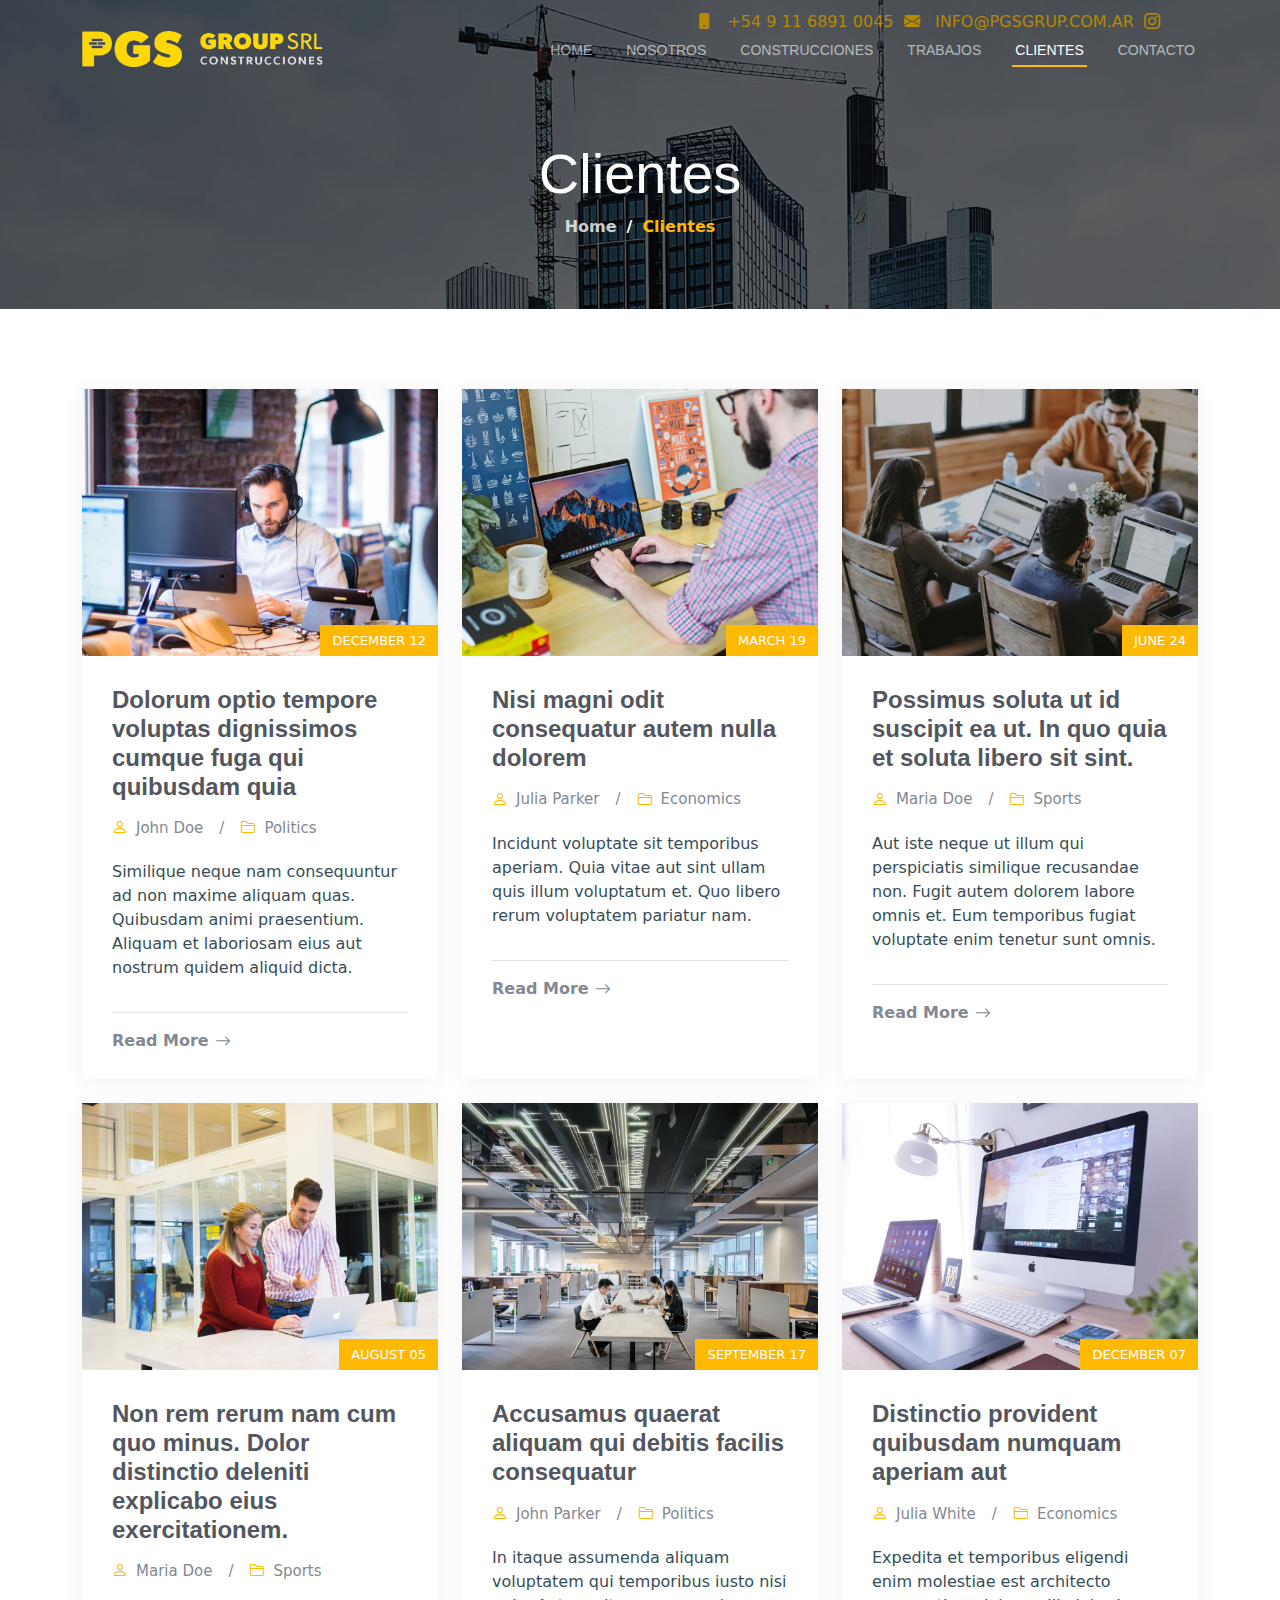
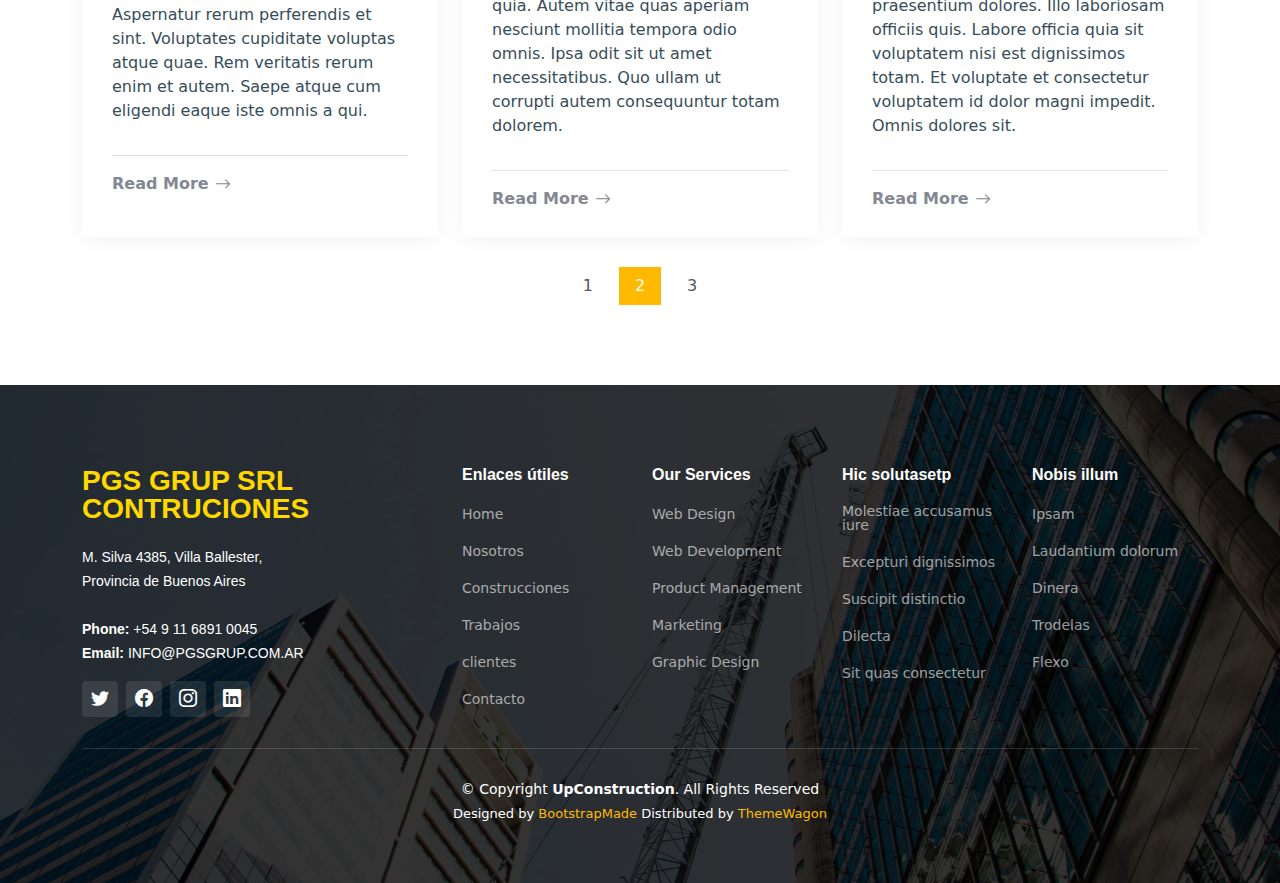
==== clientes.html @ b5f3060d "segunda entrega" ====
<!DOCTYPE html>
<html lang="en">

<head>
  <meta charset="utf-8">
  <meta content="width=device-width, initial-scale=1.0" name="viewport">

  <title>PGS GRUP SRL CONTRUCIONES- Blog</title>
  <meta content="" name="description">
  <meta content="" name="keywords">

 <!-- Favicons 
  <link href="assets/img/favicon.png" rel="icon">
  <link href="assets/img/apple-touch-icon.png" rel="apple-touch-icon">
  -->

  <!-- Google Fonts -->
  <link rel="preconnect" href="https://fonts.googleapis.com">
  <link rel="preconnect" href="https://fonts.gstatic.com" crossorigin>
  <link
    href="https://fonts.googleapis.com/css2?family=Open+Sans:ital,wght@0,300;0,400;0,500;0,600;0,700;1,300;1,400;1,600;1,700&family=Roboto:ital,wght@0,300;0,400;0,500;0,600;0,700;1,300;1,400;1,500;1,600;1,700&family=Work+Sans:ital,wght@0,300;0,400;0,500;0,600;0,700;1,300;1,400;1,500;1,600;1,700&display=swap"
    rel="stylesheet">

  <!-- Vendor CSS Files -->
  <link href="assets/vendor/bootstrap/css/bootstrap.min.css" rel="stylesheet">
  <link href="assets/vendor/bootstrap-icons/bootstrap-icons.css" rel="stylesheet">
  <link href="assets/vendor/fontawesome-free/css/all.min.css" rel="stylesheet">
  <link href="assets/vendor/aos/aos.css" rel="stylesheet">
  <link href="assets/vendor/glightbox/css/glightbox.min.css" rel="stylesheet">
  <link href="assets/vendor/swiper/swiper-bundle.min.css" rel="stylesheet">

  <!-- Template Main CSS File -->
  <link href="assets/css/main.css" rel="stylesheet">

  <!-- =======================================================
  * Template Name: UpConstruction - v1.3.0
  * Template URL: https://bootstrapmade.com/upconstruction-bootstrap-construction-website-template/
  * Author: BootstrapMade.com
  * License: https://bootstrapmade.com/license/
  ======================================================== -->
</head>

<body>

  <header id="header" class="header d-flex align-items-center">
    <div class="container-fluid container-xl d-flex align-items-center justify-content-between">

      <a href="index.html" class="logo d-flex align-items-center">
        <!-- Uncomment the line below if you also wish to use an image logo -->
        <img src="./assets/img/sin fondo.png" alt=""> 
        <!--<h1>UpConstruction<span>.</span></h1>-->
          <div class="social-icons">
          <a href="tel:+1234567890" style="color:#B58900"><i class="bi bi-phone-fill" style="color:#B58900"></i> &nbsp; +54 9 11 6891 0045 &nbsp;</a>
          <a href="mailto:info@example.com" style="color:#B58900"><i class="bi bi-envelope-fill" style="color:#B58900"></i> &nbsp; INFO@PGSGRUP.COM.AR &nbsp;</a>
          <a href="https://instagram.com/pgs_group_srl___?igshid=NTc4MTIwNjQ2YQ==" style="color:#B58900"><i class="bi bi-instagram" style="color:#B58900"></i></a>
        </div>
      </a>
      <i class="mobile-nav-toggle mobile-nav-show bi bi-list"></i>
      <i class="mobile-nav-toggle mobile-nav-hide d-none bi bi-x"></i>
      <nav id="navbar" class="navbar">
        <ul>
          <li><a href="index.html" >Home</a></li>
          <li><a href="nosotros.html">Nosotros</a></li>
          <li><a href="Construcciones.html">Construcciones</a></li>
          <li><a href="trabajo.html">Trabajos</a></li>
          <li><a href="clientes.html"class="active">clientes</a></li>
          <li><a href="contacto.html">Contacto</a></li>
        </ul>
      </nav><!-- .navbar -->

    </div>
  </header><!-- End Header -->


  <main id="main">

    <!-- ======= Breadcrumbs ======= -->
    <div class="breadcrumbs d-flex align-items-center" style="background-image: url('assets/img/breadcrumbs-bg.jpg');">
      <div class="container position-relative d-flex flex-column align-items-center" data-aos="fade">

        <h2>Clientes</h2>
        <ol>
          <li><a href="index.html">Home</a></li>
          <li>Clientes</li>
        </ol>

      </div>
    </div><!-- End Breadcrumbs -->

    <!-- ======= Blog Section ======= -->
    <section id="blog" class="blog">
      <div class="container" data-aos="fade-up" data-aos-delay="100">

        <div class="row gy-4 posts-list">

          <div class="col-xl-4 col-md-6">
            <div class="post-item position-relative h-100">

              <div class="post-img position-relative overflow-hidden">
                <img src="assets/img/blog/blog-1.jpg" class="img-fluid" alt="">
                <span class="post-date">December 12</span>
              </div>

              <div class="post-content d-flex flex-column">

                <h3 class="post-title">Dolorum optio tempore voluptas dignissimos cumque fuga qui quibusdam quia</h3>

                <div class="meta d-flex align-items-center">
                  <div class="d-flex align-items-center">
                    <i class="bi bi-person"></i> <span class="ps-2">John Doe</span>
                  </div>
                  <span class="px-3 text-black-50">/</span>
                  <div class="d-flex align-items-center">
                    <i class="bi bi-folder2"></i> <span class="ps-2">Politics</span>
                  </div>
                </div>

                <p>
                  Similique neque nam consequuntur ad non maxime aliquam quas. Quibusdam animi praesentium. Aliquam et
                  laboriosam eius aut nostrum quidem aliquid dicta.
                </p>

                <hr>

                <a href="blog-details.html" class="readmore stretched-link"><span>Read More</span><i
                    class="bi bi-arrow-right"></i></a>

              </div>

            </div>
          </div><!-- End post list item -->

          <div class="col-xl-4 col-md-6">
            <div class="post-item position-relative h-100">

              <div class="post-img position-relative overflow-hidden">
                <img src="assets/img/blog/blog-2.jpg" class="img-fluid" alt="">
                <span class="post-date">March 19</span>
              </div>

              <div class="post-content d-flex flex-column">

                <h3 class="post-title">Nisi magni odit consequatur autem nulla dolorem</h3>

                <div class="meta d-flex align-items-center">
                  <div class="d-flex align-items-center">
                    <i class="bi bi-person"></i> <span class="ps-2">Julia Parker</span>
                  </div>
                  <span class="px-3 text-black-50">/</span>
                  <div class="d-flex align-items-center">
                    <i class="bi bi-folder2"></i> <span class="ps-2">Economics</span>
                  </div>
                </div>

                <p>
                  Incidunt voluptate sit temporibus aperiam. Quia vitae aut sint ullam quis illum voluptatum et. Quo
                  libero rerum voluptatem pariatur nam.
                </p>

                <hr>

                <a href="blog-details.html" class="readmore stretched-link"><span>Read More</span><i
                    class="bi bi-arrow-right"></i></a>

              </div>

            </div>
          </div><!-- End post list item -->

          <div class="col-xl-4 col-md-6">
            <div class="post-item position-relative h-100">

              <div class="post-img position-relative overflow-hidden">
                <img src="assets/img/blog/blog-3.jpg" class="img-fluid" alt="">
                <span class="post-date">June 24</span>
              </div>

              <div class="post-content d-flex flex-column">

                <h3 class="post-title">Possimus soluta ut id suscipit ea ut. In quo quia et soluta libero sit sint.</h3>

                <div class="meta d-flex align-items-center">
                  <div class="d-flex align-items-center">
                    <i class="bi bi-person"></i> <span class="ps-2">Maria Doe</span>
                  </div>
                  <span class="px-3 text-black-50">/</span>
                  <div class="d-flex align-items-center">
                    <i class="bi bi-folder2"></i> <span class="ps-2">Sports</span>
                  </div>
                </div>

                <p>
                  Aut iste neque ut illum qui perspiciatis similique recusandae non. Fugit autem dolorem labore omnis
                  et. Eum temporibus fugiat voluptate enim tenetur sunt omnis.
                </p>

                <hr>

                <a href="blog-details.html" class="readmore stretched-link"><span>Read More</span><i
                    class="bi bi-arrow-right"></i></a>

              </div>

            </div>
          </div><!-- End post list item -->

          <div class="col-xl-4 col-md-6">
            <div class="post-item position-relative h-100">

              <div class="post-img position-relative overflow-hidden">
                <img src="assets/img/blog/blog-4.jpg" class="img-fluid" alt="">
                <span class="post-date">August 05</span>
              </div>

              <div class="post-content d-flex flex-column">

                <h3 class="post-title">Non rem rerum nam cum quo minus. Dolor distinctio deleniti explicabo eius
                  exercitationem.</h3>

                <div class="meta d-flex align-items-center">
                  <div class="d-flex align-items-center">
                    <i class="bi bi-person"></i> <span class="ps-2">Maria Doe</span>
                  </div>
                  <span class="px-3 text-black-50">/</span>
                  <div class="d-flex align-items-center">
                    <i class="bi bi-folder2"></i> <span class="ps-2">Sports</span>
                  </div>
                </div>

                <p>
                  Aspernatur rerum perferendis et sint. Voluptates cupiditate voluptas atque quae. Rem veritatis rerum
                  enim et autem. Saepe atque cum eligendi eaque iste omnis a qui.
                </p>

                <hr>

                <a href="blog-details.html" class="readmore stretched-link"><span>Read More</span><i
                    class="bi bi-arrow-right"></i></a>

              </div>

            </div>
          </div><!-- End post list item -->

          <div class="col-xl-4 col-md-6">
            <div class="post-item position-relative h-100">

              <div class="post-img position-relative overflow-hidden">
                <img src="assets/img/blog/blog-5.jpg" class="img-fluid" alt="">
                <span class="post-date">September 17</span>
              </div>

              <div class="post-content d-flex flex-column">

                <h3 class="post-title">Accusamus quaerat aliquam qui debitis facilis consequatur</h3>

                <div class="meta d-flex align-items-center">
                  <div class="d-flex align-items-center">
                    <i class="bi bi-person"></i> <span class="ps-2">John Parker</span>
                  </div>
                  <span class="px-3 text-black-50">/</span>
                  <div class="d-flex align-items-center">
                    <i class="bi bi-folder2"></i> <span class="ps-2">Politics</span>
                  </div>
                </div>

                <p>
                  In itaque assumenda aliquam voluptatem qui temporibus iusto nisi quia. Autem vitae quas aperiam
                  nesciunt mollitia tempora odio omnis. Ipsa odit sit ut amet necessitatibus. Quo ullam ut corrupti
                  autem consequuntur totam dolorem.
                </p>

                <hr>

                <a href="blog-details.html" class="readmore stretched-link"><span>Read More</span><i
                    class="bi bi-arrow-right"></i></a>

              </div>

            </div>
          </div><!-- End post list item -->

          <div class="col-xl-4 col-md-6">
            <div class="post-item position-relative h-100">

              <div class="post-img position-relative overflow-hidden">
                <img src="assets/img/blog/blog-6.jpg" class="img-fluid" alt="">
                <span class="post-date">December 07</span>
              </div>

              <div class="post-content d-flex flex-column">

                <h3 class="post-title">Distinctio provident quibusdam numquam aperiam aut</h3>

                <div class="meta d-flex align-items-center">
                  <div class="d-flex align-items-center">
                    <i class="bi bi-person"></i> <span class="ps-2">Julia White</span>
                  </div>
                  <span class="px-3 text-black-50">/</span>
                  <div class="d-flex align-items-center">
                    <i class="bi bi-folder2"></i> <span class="ps-2">Economics</span>
                  </div>
                </div>

                <p>
                  Expedita et temporibus eligendi enim molestiae est architecto praesentium dolores. Illo laboriosam
                  officiis quis. Labore officia quia sit voluptatem nisi est dignissimos totam. Et voluptate et
                  consectetur voluptatem id dolor magni impedit. Omnis dolores sit.
                </p>

                <hr>

                <a href="blog-details.html" class="readmore stretched-link"><span>Read More</span><i
                    class="bi bi-arrow-right"></i></a>

              </div>

            </div>
          </div><!-- End post list item -->

        </div><!-- End blog posts list -->

        <div class="blog-pagination">
          <ul class="justify-content-center">
            <li><a href="#">1</a></li>
            <li class="active"><a href="#">2</a></li>
            <li><a href="#">3</a></li>
          </ul>
        </div><!-- End blog pagination -->

      </div>
    </section><!-- End Blog Section -->

  </main><!-- End #main -->

  <!-- ======= Footer ======= -->
  <footer id="footer" class="footer">

    <div class="footer-content position-relative">
      <div class="container">
        <div class="row">

          <div class="col-lg-4 col-md-6">
            <div class="footer-info">
              <h3 style="color:#FFD800">PGS GRUP SRL CONTRUCIONES</h3>
              <p>
                M. Silva 4385, Villa Ballester,<br>
                Provincia de Buenos Aires<br><br>
                <strong>Phone:</strong> +54 9 11 6891 0045<br>
                <strong>Email:</strong> INFO@PGSGRUP.COM.AR<br>
              </p>
              <div class="social-links d-flex mt-3">
                <a href="#" class="d-flex align-items-center justify-content-center"><i class="bi bi-twitter"></i></a>
                <a href="#" class="d-flex align-items-center justify-content-center"><i class="bi bi-facebook"></i></a>
                <a href="#" class="d-flex align-items-center justify-content-center"><i class="bi bi-instagram"></i></a>
                <a href="#" class="d-flex align-items-center justify-content-center"><i class="bi bi-linkedin"></i></a>
              </div>
            </div>
          </div><!-- End footer info column-->

          <div class="col-lg-2 col-md-3 footer-links">
            <h4>Enlaces útiles</h4>
            <ul>
               <ul>
          <li><a href="index.html" class="active">Home</a></li>
          <li><a href="nosotros.html">Nosotros</a></li>
          <li><a href="Construcciones.html">Construcciones</a></li>
          <li><a href="trabajo.html">Trabajos</a></li>
          <li><a href="clientes.html">clientes</a></li>
          <li><a href="contacto.html">Contacto</a></li>
        </ul>
          </div><!-- End footer links column-->

          <div class="col-lg-2 col-md-3 footer-links">
            <h4>Our Services</h4>
            <ul>
              <li><a href="#">Web Design</a></li>
              <li><a href="#">Web Development</a></li>
              <li><a href="#">Product Management</a></li>
              <li><a href="#">Marketing</a></li>
              <li><a href="#">Graphic Design</a></li>
            </ul>
          </div><!-- End footer links column-->

          <div class="col-lg-2 col-md-3 footer-links">
            <h4>Hic solutasetp</h4>
            <ul>
              <li><a href="#">Molestiae accusamus iure</a></li>
              <li><a href="#">Excepturi dignissimos</a></li>
              <li><a href="#">Suscipit distinctio</a></li>
              <li><a href="#">Dilecta</a></li>
              <li><a href="#">Sit quas consectetur</a></li>
            </ul>
          </div><!-- End footer links column-->

          <div class="col-lg-2 col-md-3 footer-links">
            <h4>Nobis illum</h4>
            <ul>
              <li><a href="#">Ipsam</a></li>
              <li><a href="#">Laudantium dolorum</a></li>
              <li><a href="#">Dinera</a></li>
              <li><a href="#">Trodelas</a></li>
              <li><a href="#">Flexo</a></li>
            </ul>
          </div><!-- End footer links column-->

        </div>
      </div>
    </div>

    <div class="footer-legal text-center position-relative">
      <div class="container">
        <div class="copyright">
          &copy; Copyright <strong><span>UpConstruction</span></strong>. All Rights Reserved
        </div>
        <div class="credits">
          <!-- All the links in the footer should remain intact. -->
          <!-- You can delete the links only if you purchased the pro version. -->
          <!-- Licensing information: https://bootstrapmade.com/license/ -->
          <!-- Purchase the pro version with working PHP/AJAX contact form: https://bootstrapmade.com/upconstruction-bootstrap-construction-website-template/ -->
          Designed by <a href="https://bootstrapmade.com/">BootstrapMade</a> Distributed by <a
            href="https://themewagon.com">ThemeWagon</a>
        </div>
      </div>
    </div>

  </footer>
  <!-- End Footer -->

  <a href="#" class="scroll-top d-flex align-items-center justify-content-center"><i
      class="bi bi-arrow-up-short"></i></a>

  <div id="preloader"></div>

  <!-- Vendor JS Files -->
  <script src="assets/vendor/bootstrap/js/bootstrap.bundle.min.js"></script>
  <script src="assets/vendor/aos/aos.js"></script>
  <script src="assets/vendor/glightbox/js/glightbox.min.js"></script>
  <script src="assets/vendor/isotope-layout/isotope.pkgd.min.js"></script>
  <script src="assets/vendor/swiper/swiper-bundle.min.js"></script>
  <script src="assets/vendor/purecounter/purecounter_vanilla.js"></script>
  <script src="assets/vendor/php-email-form/validate.js"></script>

  <!-- Template Main JS File -->
  <script src="assets/js/main.js"></script>

</body>

</html>
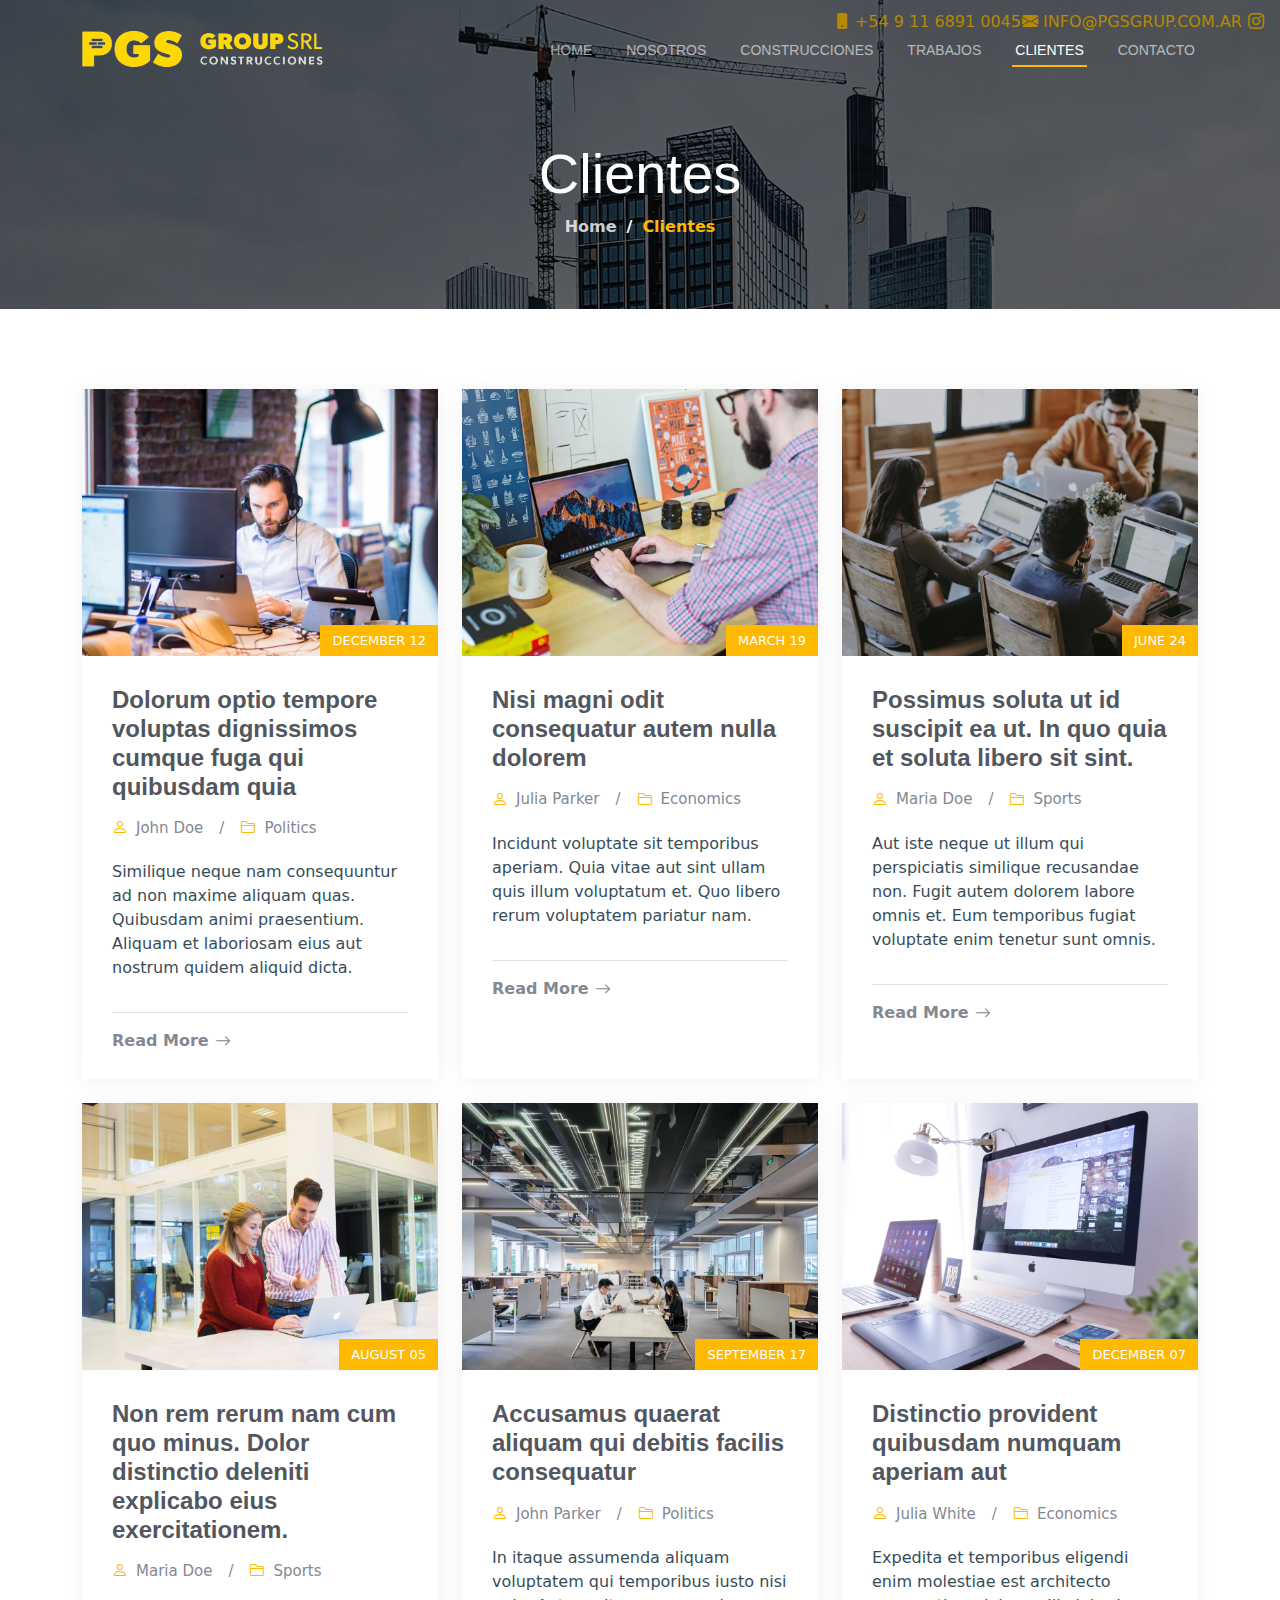
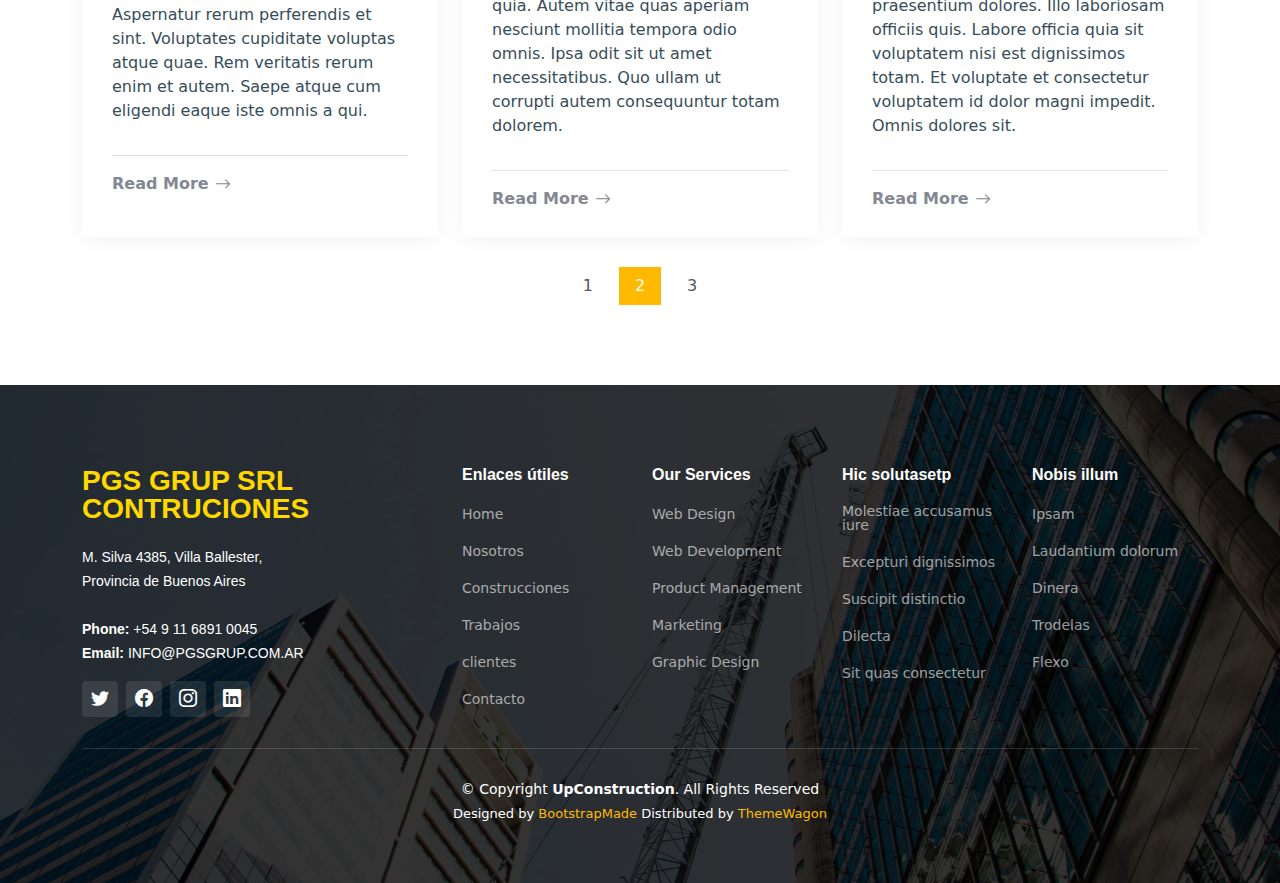
==== commit c56e95db: "final" ====
--- a/clientes.html
+++ b/clientes.html
@@ -49,9 +49,9 @@
         <!-- Uncomment the line below if you also wish to use an image logo -->
         <img src="./assets/img/sin fondo.png" alt=""> 
         <!--<h1>UpConstruction<span>.</span></h1>-->
-          <div class="social-icons">
-          <a href="tel:+1234567890" style="color:#B58900"><i class="bi bi-phone-fill" style="color:#B58900"></i> &nbsp; +54 9 11 6891 0045 &nbsp;</a>
-          <a href="mailto:info@example.com" style="color:#B58900"><i class="bi bi-envelope-fill" style="color:#B58900"></i> &nbsp; INFO@PGSGRUP.COM.AR &nbsp;</a>
+        <div class="social-icons">
+          <a href="tel:+1234567890" style="color:#B58900"><i class="bi bi-phone-fill" style="color:#B58900"></i> +54 9 11 6891 0045 </a>
+          <a href="mailto:info@example.com" style="color:#B58900"><i class="bi bi-envelope-fill" style="color:#B58900"></i> INFO@PGSGRUP.COM.AR&nbsp; </a>
           <a href="https://instagram.com/pgs_group_srl___?igshid=NTc4MTIwNjQ2YQ==" style="color:#B58900"><i class="bi bi-instagram" style="color:#B58900"></i></a>
         </div>
       </a>
--- a/assets/css/main.css
+++ b/assets/css/main.css
@@ -2675,33 +2675,31 @@
 .footer .footer-legal .credits a {
   color: var(--color-primary);
 }
+/* Estilos generales para los iconos sociales */
 .social-icons {
-  float: right;
-  margin-top: 10px;
-  
-}
-.social-icons {
-  position: absolute;
-  top: 0;
-  right: 0;
-  margin: 15 10px 0 15px;
-  text-decoration: none;
-  
-  
-}
-.social-icons {
-  margin-left: 120px;
-  margin-right: 120px;
-  padding-left: 80px;
-}
-.social-icons a {
-  color: #FFD800; /* Cambia este valor al color amarillo deseado */
-}
-.social-icons {
+  position:absolute;
+  right: 15px; /* Ajusta la distancia desde el borde derecho según tus preferencias */
+  z-index: 999; /* Asegura que los iconos estén por encima de otros elementos */
   display: flex;
   justify-content: center;
   flex-wrap: wrap;
-}
+  top: 10px; /* Ajusta la distancia desde la parte superior para evitar la superposición */
+}
+
+.social-icons a {
+  color: #FFD800; /* Cambia este valor al color amarillo deseado */
+  margin-right: 1px; /* Espacio entre los iconos */
+  text-decoration: none;
+}
+
+/* Media query para pantallas con una resolución de 412x915 */
+@media (max-width: 412px) {
+  .social-icons {
+      top: 0; /* Asegura que los iconos estén en la parte superior de la página */
+      position: absolute;
+  }
+}
+
 
 
 
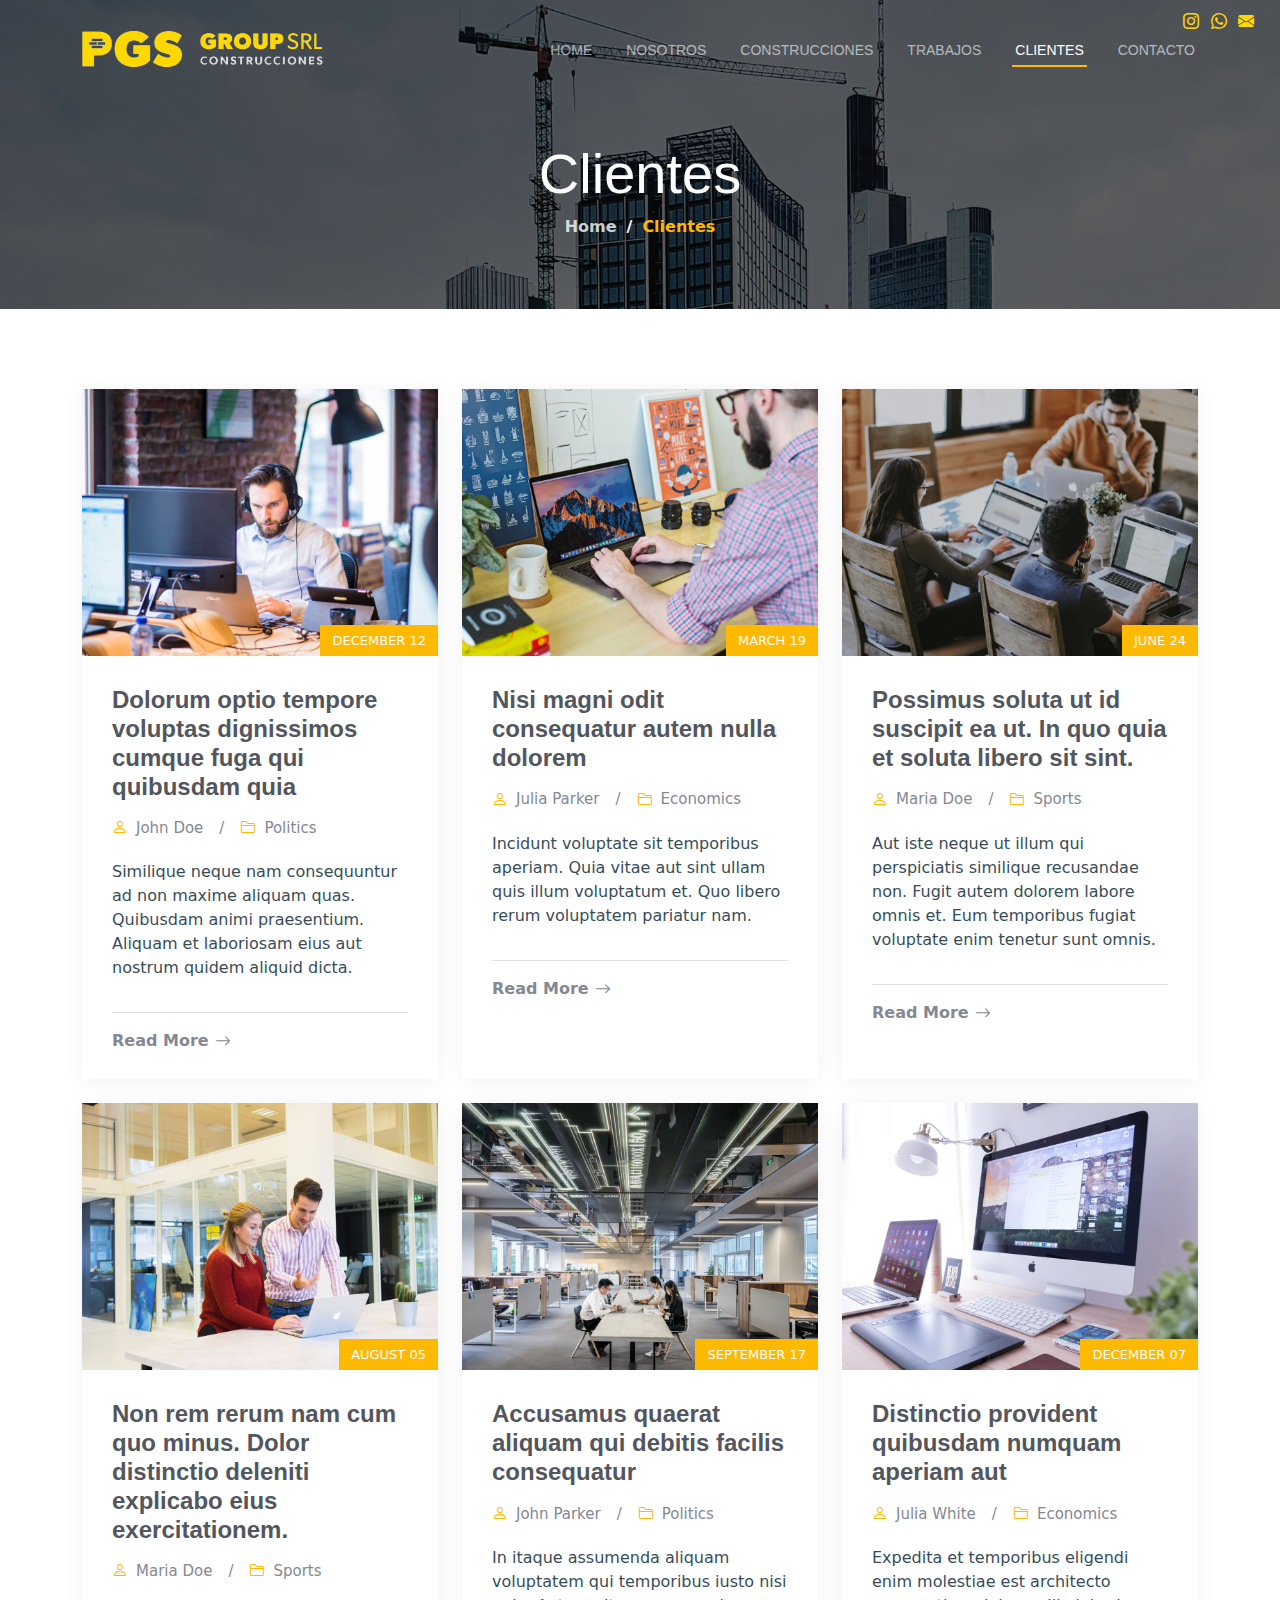
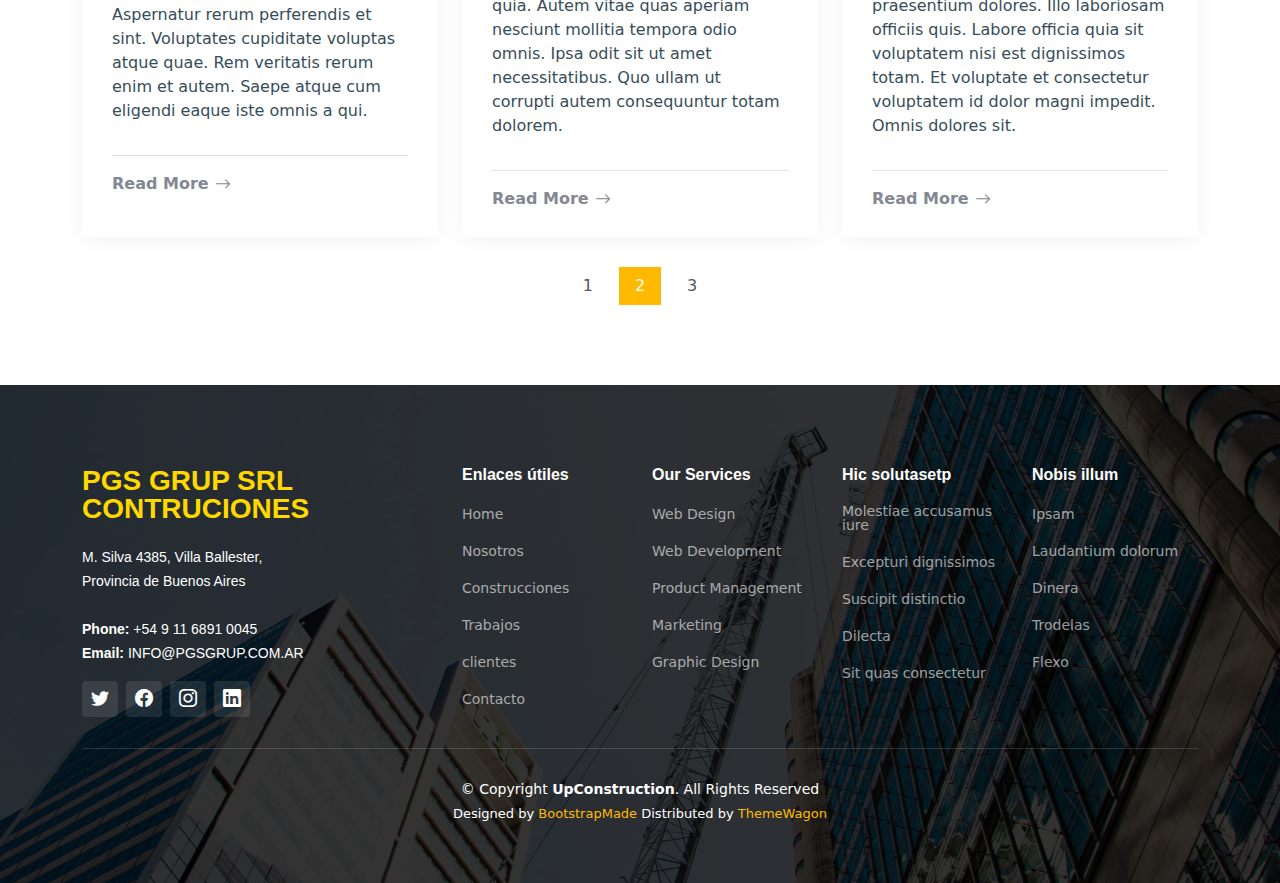
==== commit a2a2f486: "final" ====
--- a/clientes.html
+++ b/clientes.html
@@ -5,14 +5,14 @@
   <meta charset="utf-8">
   <meta content="width=device-width, initial-scale=1.0" name="viewport">
 
-  <title>PGS GRUP SRL CONTRUCIONES- Blog</title>
+  <title>PGS GRUP SRL CONTRUCIONES-Clientes</title>
   <meta content="" name="description">
   <meta content="" name="keywords">
 
- <!-- Favicons 
-  <link href="assets/img/favicon.png" rel="icon">
-  <link href="assets/img/apple-touch-icon.png" rel="apple-touch-icon">
-  -->
+ <!-- Favicons--> 
+ <link href="../UpConstruction/assets/img/32.png" rel="icon">
+  <link href="../UpConstruction/assets/img/16.png" rel="apple-touch-icon">
+  
 
   <!-- Google Fonts -->
   <link rel="preconnect" href="https://fonts.googleapis.com">
@@ -50,9 +50,10 @@
         <img src="./assets/img/sin fondo.png" alt=""> 
         <!--<h1>UpConstruction<span>.</span></h1>-->
         <div class="social-icons">
-          <a href="tel:+1234567890" style="color:#B58900"><i class="bi bi-phone-fill" style="color:#B58900"></i> +54 9 11 6891 0045 </a>
-          <a href="mailto:info@example.com" style="color:#B58900"><i class="bi bi-envelope-fill" style="color:#B58900"></i> INFO@PGSGRUP.COM.AR&nbsp; </a>
-          <a href="https://instagram.com/pgs_group_srl___?igshid=NTc4MTIwNjQ2YQ==" style="color:#B58900"><i class="bi bi-instagram" style="color:#B58900"></i></a>
+          <a href="https://instagram.com/pgs_group_srl___?igshid=NTc4MTIwNjQ2YQ==" style="color:#FFD800"><i class="bi bi-instagram" style="color:#FFD800"></i>&nbsp;&nbsp;</a>
+          <a href="https://wa.me/1168910045" style="color:#FFD800"><i class="bi bi-whatsapp"></i>&nbsp;&nbsp;</a>
+          <a href="mailto:info@pgsgrup.com.ar?" style="color:#FFD800"><i class="bi bi-envelope-fill" style="color:#FFD800"></i>&nbsp;&nbsp;</a>
+          
         </div>
       </a>
       <i class="mobile-nav-toggle mobile-nav-show bi bi-list"></i>
@@ -352,7 +353,7 @@
               <div class="social-links d-flex mt-3">
                 <a href="#" class="d-flex align-items-center justify-content-center"><i class="bi bi-twitter"></i></a>
                 <a href="#" class="d-flex align-items-center justify-content-center"><i class="bi bi-facebook"></i></a>
-                <a href="#" class="d-flex align-items-center justify-content-center"><i class="bi bi-instagram"></i></a>
+                <a href="https://instagram.com/pgs_group_srl___?igshid=NTc4MTIwNjQ2YQ==" class="d-flex align-items-center justify-content-center"><i class="bi bi-instagram"></i></a>
                 <a href="#" class="d-flex align-items-center justify-content-center"><i class="bi bi-linkedin"></i></a>
               </div>
             </div>
--- a/assets/css/main.css
+++ b/assets/css/main.css
@@ -2695,7 +2695,7 @@
 /* Media query para pantallas con una resolución de 412x915 */
 @media (max-width: 412px) {
   .social-icons {
-      top: 0; /* Asegura que los iconos estén en la parte superior de la página */
+      top: 10; /* Asegura que los iconos estén en la parte superior de la página */
       position: absolute;
   }
 }
